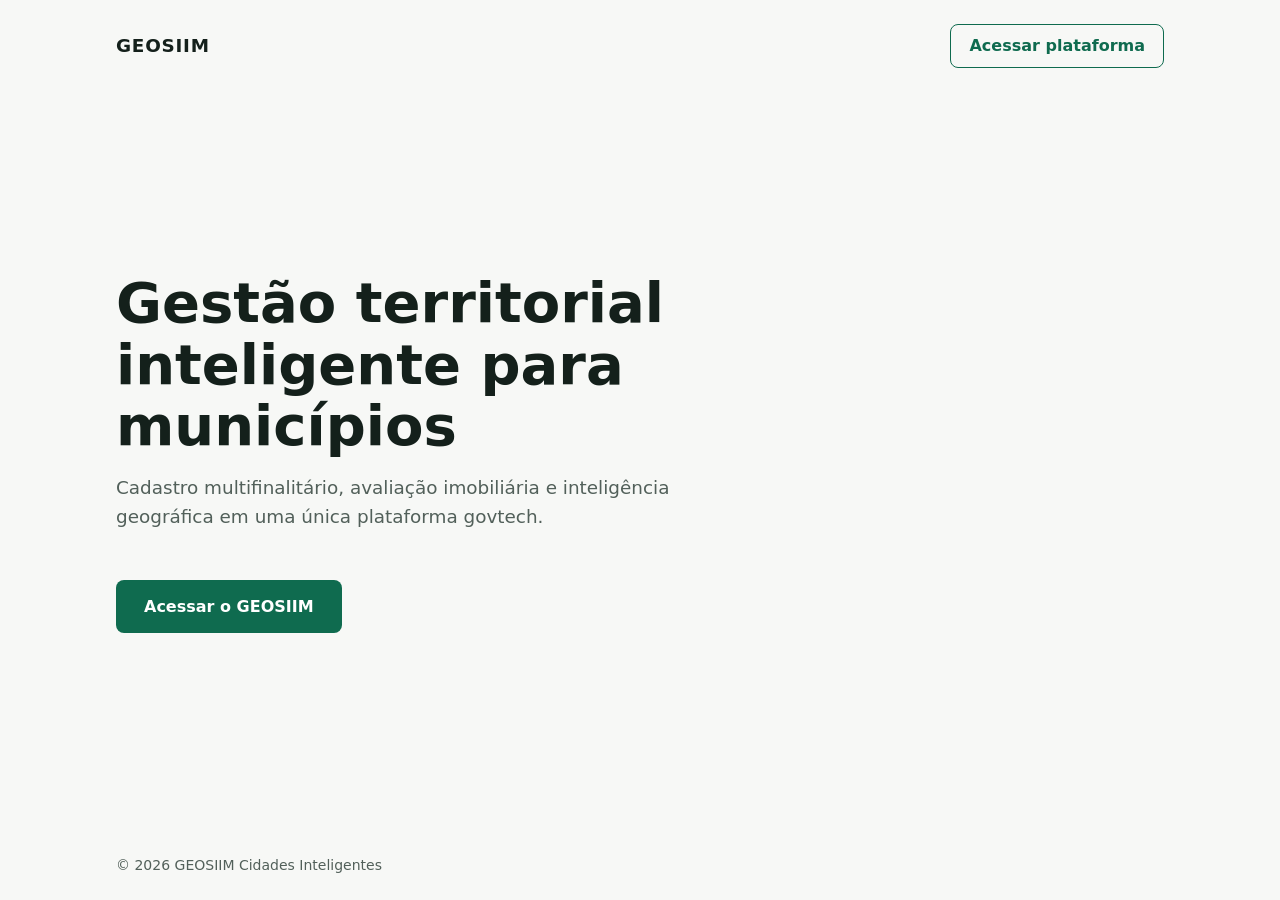
==== index.html @ 10e97b07 "Estrutura do site institucional no GitHub Pages Página provisória com botão para app.geosiim.com, CN" ====
<!doctype html>
<html lang="pt-BR">
<head>
  <meta charset="utf-8">
  <meta name="viewport" content="width=device-width, initial-scale=1">
  <title>GEOSIIM — Cidades Inteligentes</title>
  <meta name="description" content="GEOSIIM: plataforma govtech de gestão territorial, cadastro multifinalitário e avaliação imobiliária para municípios.">
  <link rel="canonical" href="https://www.geosiim.com/">
  <meta property="og:type" content="website">
  <meta property="og:url" content="https://www.geosiim.com/">
  <meta property="og:title" content="GEOSIIM — Cidades Inteligentes">
  <meta property="og:description" content="Plataforma govtech de gestão territorial para municípios.">
  <link rel="icon" href="assets/favicon.svg" type="image/svg+xml">
  <!--
    PÁGINA PROVISÓRIA.
    Este arquivo será substituído pelo HTML exportado do Claude Design.
    O que precisa sobreviver à troca: as metatags acima e o botão com
    href="https://app.geosiim.com".
  -->
  <style>
    :root {
      --fundo: #f7f8f6;
      --texto: #14201b;
      --suave: #52605a;
      --marca: #0f6b4f;
      --marca-texto: #ffffff;
    }
    @media (prefers-color-scheme: dark) {
      :root {
        --fundo: #0f1714;
        --texto: #e6ece9;
        --suave: #9aa8a2;
        --marca: #3fb58a;
        --marca-texto: #06110d;
      }
    }
    * { box-sizing: border-box; }
    html, body { margin: 0; }
    body {
      min-height: 100vh;
      display: flex;
      flex-direction: column;
      background: var(--fundo);
      color: var(--texto);
      font: 16px/1.6 system-ui, -apple-system, "Segoe UI", Roboto, sans-serif;
    }
    header, main, footer { width: 100%; max-width: 1080px; margin: 0 auto; padding: 0 16px; }
    header { display: flex; align-items: center; justify-content: space-between; padding-top: 24px; }
    .logo { font-weight: 700; letter-spacing: .04em; font-size: 1.15rem; }
    main { flex: 1; display: flex; flex-direction: column; justify-content: center; padding-top: 48px; padding-bottom: 48px; }
    h1 { font-size: clamp(2rem, 6vw, 3.5rem); line-height: 1.1; margin: 0 0 16px; max-width: 16ch; }
    p.lead { color: var(--suave); font-size: 1.15rem; max-width: 56ch; margin: 0 0 32px; }
    .botao {
      display: inline-block; padding: 14px 28px; border-radius: 8px;
      background: var(--marca); color: var(--marca-texto);
      text-decoration: none; font-weight: 600;
    }
    .botao:hover, .botao:focus-visible { filter: brightness(1.08); }
    .botao.contorno { background: transparent; color: var(--marca); border: 1px solid var(--marca); padding: 8px 18px; }
    footer { padding-bottom: 24px; color: var(--suave); font-size: .875rem; }
  </style>
</head>
<body>
  <header>
    <span class="logo">GEOSIIM</span>
    <a class="botao contorno" href="https://app.geosiim.com">Acessar plataforma</a>
  </header>
  <main>
    <h1>Gestão territorial inteligente para municípios</h1>
    <p class="lead">Cadastro multifinalitário, avaliação imobiliária e inteligência geográfica em uma única plataforma govtech.</p>
    <p><a class="botao" href="https://app.geosiim.com">Acessar o GEOSIIM</a></p>
  </main>
  <footer>© <span id="ano">2026</span> GEOSIIM Cidades Inteligentes</footer>
  <script>document.getElementById('ano').textContent = new Date().getFullYear()</script>
</body>
</html>
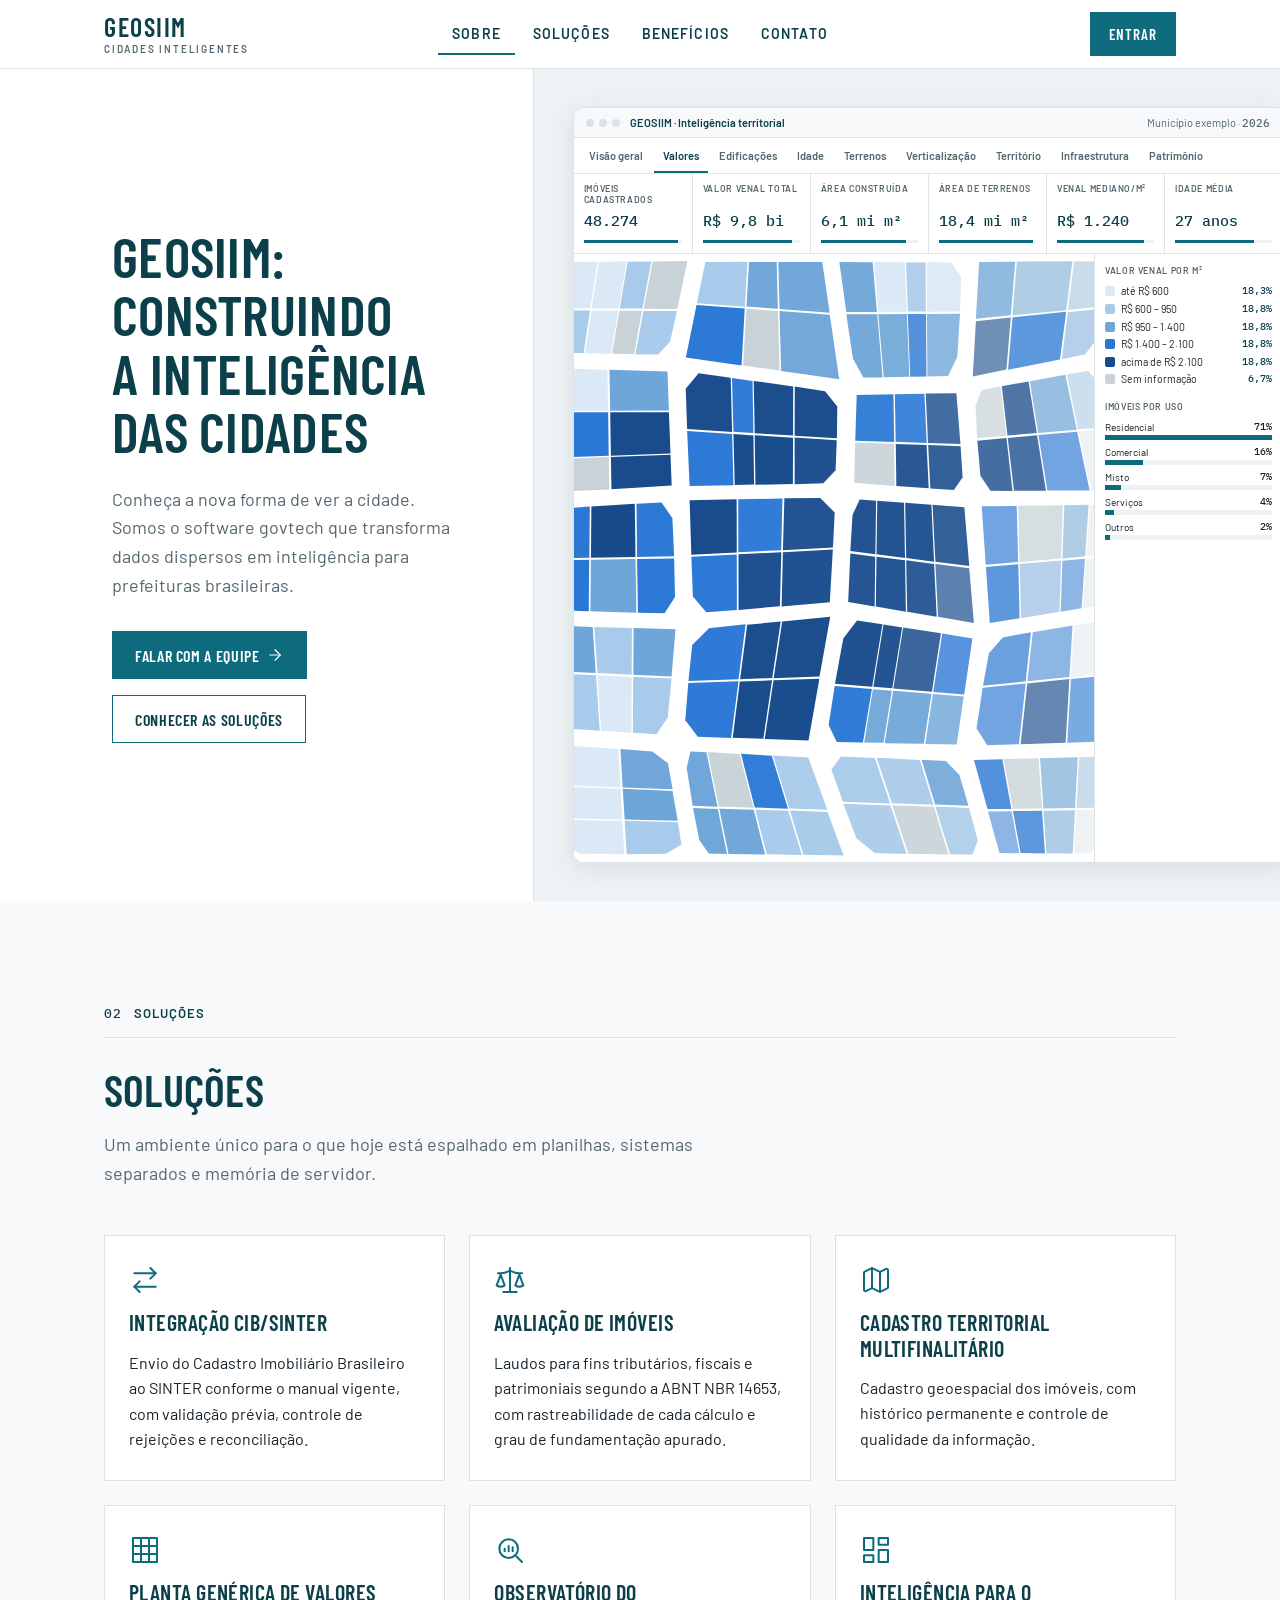
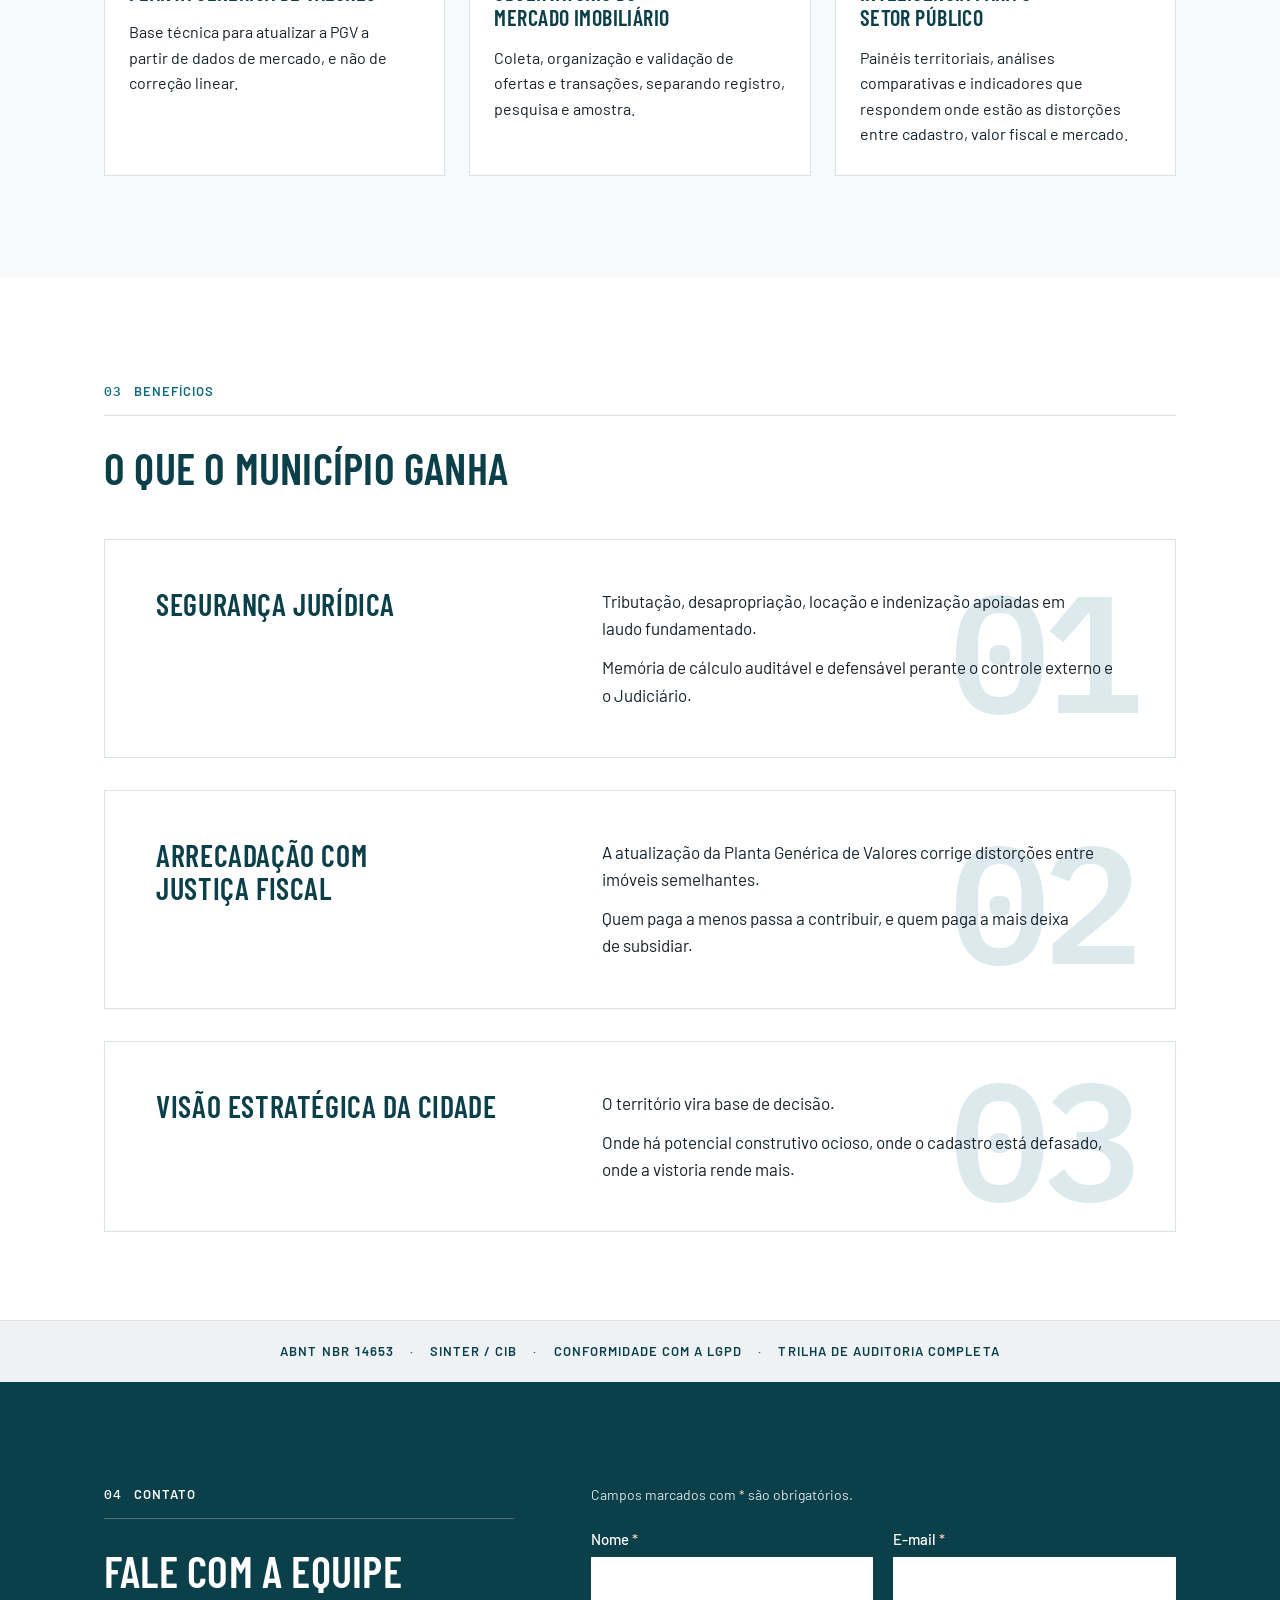
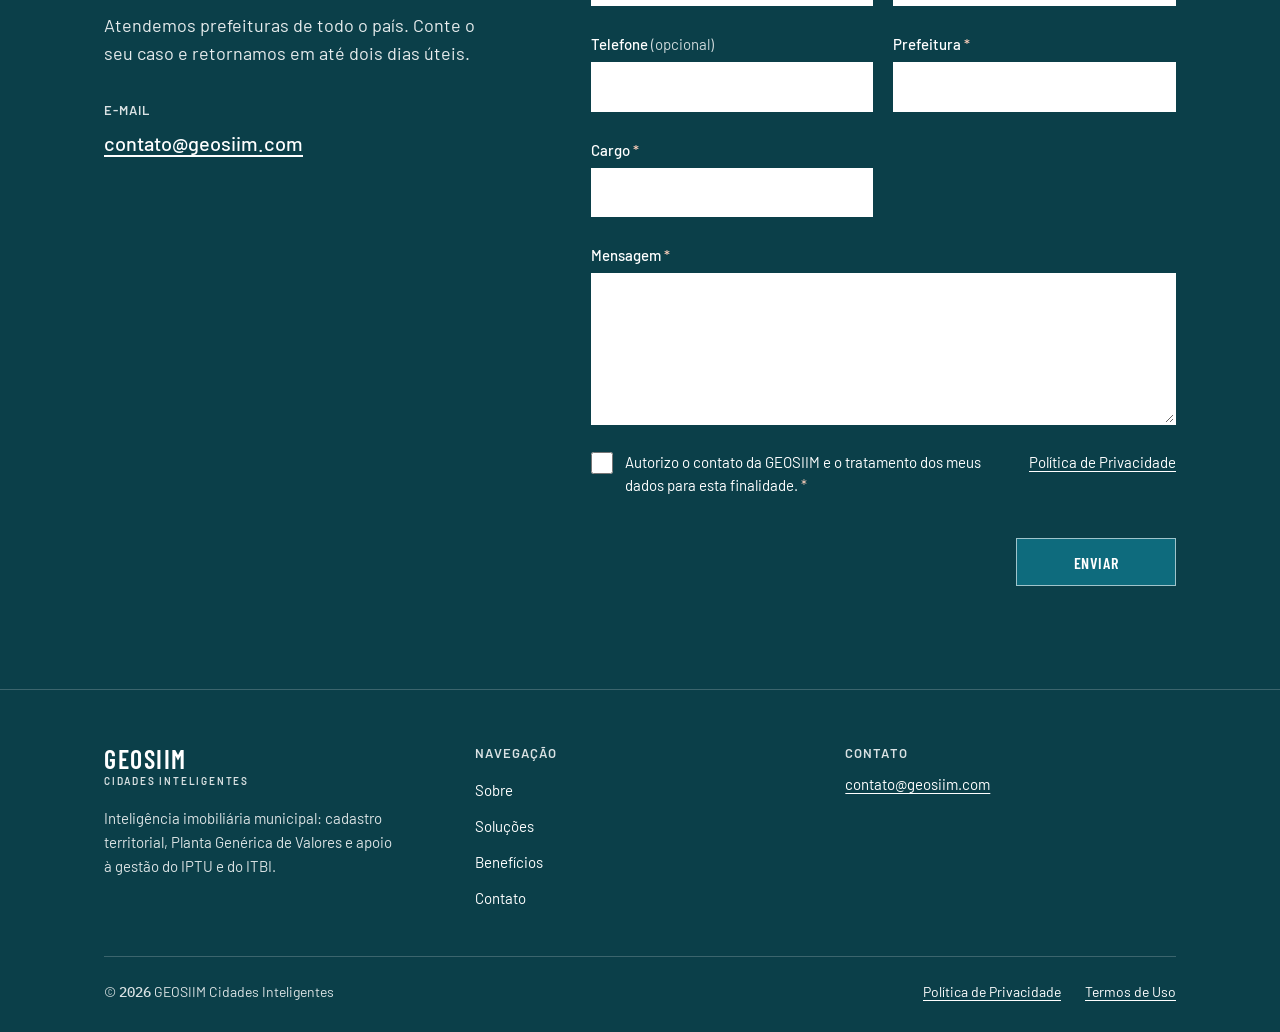
==== commit e835d062: "Página inicial do Claude Design em HTML estático Converte o export do Claude Design para HTML sem ru" ====
--- a/index.html
+++ b/index.html
@@ -1,76 +1,344 @@
-<!doctype html>
+<!DOCTYPE html>
 <html lang="pt-BR">
 <head>
-  <meta charset="utf-8">
-  <meta name="viewport" content="width=device-width, initial-scale=1">
-  <title>GEOSIIM — Cidades Inteligentes</title>
-  <meta name="description" content="GEOSIIM: plataforma govtech de gestão territorial, cadastro multifinalitário e avaliação imobiliária para municípios.">
-  <link rel="canonical" href="https://www.geosiim.com/">
-  <meta property="og:type" content="website">
-  <meta property="og:url" content="https://www.geosiim.com/">
-  <meta property="og:title" content="GEOSIIM — Cidades Inteligentes">
-  <meta property="og:description" content="Plataforma govtech de gestão territorial para municípios.">
-  <link rel="icon" href="assets/favicon.svg" type="image/svg+xml">
-  <!--
-    PÁGINA PROVISÓRIA.
-    Este arquivo será substituído pelo HTML exportado do Claude Design.
-    O que precisa sobreviver à troca: as metatags acima e o botão com
-    href="https://app.geosiim.com".
-  -->
-  <style>
-    :root {
-      --fundo: #f7f8f6;
-      --texto: #14201b;
-      --suave: #52605a;
-      --marca: #0f6b4f;
-      --marca-texto: #ffffff;
-    }
-    @media (prefers-color-scheme: dark) {
-      :root {
-        --fundo: #0f1714;
-        --texto: #e6ece9;
-        --suave: #9aa8a2;
-        --marca: #3fb58a;
-        --marca-texto: #06110d;
-      }
-    }
-    * { box-sizing: border-box; }
-    html, body { margin: 0; }
-    body {
-      min-height: 100vh;
-      display: flex;
-      flex-direction: column;
-      background: var(--fundo);
-      color: var(--texto);
-      font: 16px/1.6 system-ui, -apple-system, "Segoe UI", Roboto, sans-serif;
-    }
-    header, main, footer { width: 100%; max-width: 1080px; margin: 0 auto; padding: 0 16px; }
-    header { display: flex; align-items: center; justify-content: space-between; padding-top: 24px; }
-    .logo { font-weight: 700; letter-spacing: .04em; font-size: 1.15rem; }
-    main { flex: 1; display: flex; flex-direction: column; justify-content: center; padding-top: 48px; padding-bottom: 48px; }
-    h1 { font-size: clamp(2rem, 6vw, 3.5rem); line-height: 1.1; margin: 0 0 16px; max-width: 16ch; }
-    p.lead { color: var(--suave); font-size: 1.15rem; max-width: 56ch; margin: 0 0 32px; }
-    .botao {
-      display: inline-block; padding: 14px 28px; border-radius: 8px;
-      background: var(--marca); color: var(--marca-texto);
-      text-decoration: none; font-weight: 600;
-    }
-    .botao:hover, .botao:focus-visible { filter: brightness(1.08); }
-    .botao.contorno { background: transparent; color: var(--marca); border: 1px solid var(--marca); padding: 8px 18px; }
-    footer { padding-bottom: 24px; color: var(--suave); font-size: .875rem; }
-  </style>
+<meta charset="utf-8">
+<meta name="viewport" content="width=device-width, initial-scale=1">
+<title>GEOSIIM Cidades Inteligentes | Inteligência imobiliária municipal</title>
+<meta name="description" content="Software govtech de inteligência imobiliária municipal: cadastro territorial multifinalitário, atualização da Planta Genérica de Valores (PGV) e apoio à gestão do IPTU e do ITBI para prefeituras brasileiras.">
+<link rel="canonical" href="https://www.geosiim.com/">
+<link rel="icon" href="assets/favicon.svg" type="image/svg+xml">
+<meta name="theme-color" content="#0B3F49">
+<meta property="og:type" content="website">
+<meta property="og:locale" content="pt_BR">
+<meta property="og:site_name" content="GEOSIIM Cidades Inteligentes">
+<meta property="og:title" content="GEOSIIM: construindo a inteligência das cidades">
+<meta property="og:description" content="Inteligência imobiliária municipal para prefeituras: cadastro territorial, PGV, IPTU e ITBI com base em dados verificáveis.">
+<meta property="og:url" content="https://www.geosiim.com/">
+<meta property="og:image" content="https://www.geosiim.com/og-image.png">
+<meta property="og:image:alt" content="GEOSIIM Cidades Inteligentes — painel de inteligência territorial">
+<meta property="og:image:width" content="1200">
+<meta property="og:image:height" content="630">
+<meta name="twitter:card" content="summary_large_image">
+<meta name="twitter:title" content="GEOSIIM: construindo a inteligência das cidades">
+<meta name="twitter:description" content="Inteligência imobiliária municipal para prefeituras: cadastro territorial, PGV, IPTU e ITBI com base em dados verificáveis.">
+<meta name="twitter:image" content="https://www.geosiim.com/og-image.png">
+<link rel="preload" href="fonts/BarlowCondensed-600.woff2" as="font" type="font/woff2" crossorigin>
+<link rel="preload" href="fonts/Barlow-400.woff2" as="font" type="font/woff2" crossorigin>
+<link rel="stylesheet" href="assets/industry.css">
+<style>
+/* Sem dependência externa: fontes servidas da pasta /fonts (subconjunto latino, cobre o português). */
+@font-face{font-family:'Barlow';font-style:normal;font-weight:400;font-display:swap;src:url(fonts/Barlow-400.woff2) format('woff2')}
+@font-face{font-family:'Barlow';font-style:normal;font-weight:500;font-display:swap;src:url(fonts/Barlow-500.woff2) format('woff2')}
+@font-face{font-family:'Barlow';font-style:normal;font-weight:600;font-display:swap;src:url(fonts/Barlow-600.woff2) format('woff2')}
+@font-face{font-family:'Barlow';font-style:normal;font-weight:700;font-display:swap;src:url(fonts/Barlow-700.woff2) format('woff2')}
+@font-face{font-family:'Barlow Condensed';font-style:normal;font-weight:600;font-display:swap;src:url(fonts/BarlowCondensed-600.woff2) format('woff2')}
+@font-face{font-family:'IBM Plex Mono';font-style:normal;font-weight:500;font-display:swap;src:url(fonts/IBMPlexMono-500.woff2) format('woff2')}
+@font-face{font-family:'IBM Plex Mono';font-style:normal;font-weight:600;font-display:swap;src:url(fonts/IBMPlexMono-600.woff2) format('woff2')}
+/* Notas de layout da página:
+ - SEÇÃO 3 — BENEFÍCIOS. Blocos de largura total, um por linha, para dar peso igual aos três argumentos. O numeral é decorativo (aria-hidden), posicionado atrás do texto em tom claro de petróleo.
+ - gap de 32 px: as marcas de registro (+) dos blocos vizinhos não se tocam.
+ - Faixa de selos: largura total, centralizada; o ponto médio é decorativo e fica fora da leitura de tela.
+ - SEÇÃO 4 — CONTATO. Fundo petróleo escuro; duas colunas que empilham abaixo de ~800 px (flex-wrap). Validação própria (noValidate) para mostrar erros em texto, ligados a cada campo por aria-describedby.
+ - Honeypot: invisível, fora da tabulação e escondido de leitores de tela. Se vier preenchido, é robô.
+ - RODAPÉ. Mesmo petróleo escuro do contato, separado por uma linha. Três colunas que se reorganizam sozinhas (auto-fit).
+ - Espaço reservado: preencher com CNPJ e endereço oficiais.
+*/
+/* Tokens do Industry sobrescritos pela paleta do produto GEOSIIM. */
+:root{--color-bg:#FFFFFF;--color-surface:#F7F9FA;--color-text:#16222B;--color-accent:#0E6B7D;--color-accent-600:#0C5A69;--color-accent-700:#0B3F49;--color-divider:#DBE3E6;--shadow-md:0 6px 24px rgba(11,63,73,.10)}
+/* Rolagem suave nas âncoras, desligada quando o usuário pede menos movimento. */
+html{scroll-behavior:smooth;-webkit-text-size-adjust:100%}
+@media (prefers-reduced-motion:reduce){html{scroll-behavior:auto}*{transition:none!important}}
+body{margin:0;background:#FFFFFF;color:#16222B;font-family:var(--font-body);font-size:16px;line-height:1.6;text-wrap:pretty}
+a{color:#0E6B7D}
+a:hover{color:#0B3F49}
+main:focus{outline:none}
+/* Em fundos escuros o anel de foco passa a branco para manter contraste. */
+[data-dark] :focus-visible{outline-color:#FFFFFF}
+/* Menu: horizontal no desktop; abaixo de 900 px vira painel deslizante (só estas regras precisam de media query). */
+[data-headbar]{display:grid;grid-template-columns:1fr auto 1fr;column-gap:16px}
+[data-navlinks]{display:flex;align-items:center;gap:4px;list-style:none;margin:0;padding:0}
+[data-navlinks] a{padding:10px 14px}
+[data-navlinks] a:hover{background:#EEF2F4;color:#0B3F49}
+[data-navlinks] a[aria-current="location"]{box-shadow:inset 0 -2px 0 #0E6B7D}
+[data-menubtn],[data-backdrop]{display:none}
+@media (max-width:900px){
+[data-headbar]{grid-template-columns:1fr 0 auto;column-gap:8px}
+[data-navlinks]{position:fixed;top:68px;right:0;bottom:0;width:min(320px,86vw);flex-direction:column;align-items:stretch;gap:0;background:#FFFFFF;border-left:1px solid #DBE3E6;padding:12px 20px 24px;box-shadow:0 6px 24px rgba(11,63,73,.10);transform:translateX(100%);visibility:hidden;transition:transform .28s ease,visibility 0s linear .28s;z-index:60;overflow-y:auto}
+[data-navlinks][data-open="true"]{transform:none;visibility:visible;transition:transform .28s ease}
+[data-navlinks] a{padding:16px 4px;border-bottom:1px solid #DBE3E6;font-size:16px}
+[data-navlinks] a[aria-current="location"]{box-shadow:inset 3px 0 0 #0E6B7D;padding-left:14px}
+[data-menubtn]{display:inline-flex}
+[data-backdrop]{position:fixed;inset:68px 0 0 0;background:rgba(11,63,73,.35);z-index:55}
+[data-backdrop][data-open="true"]{display:block}
+}
+@media (max-width:480px){[data-menulabel]{display:none}}
+/* Seção 1: texto à esquerda alinhado ao contêiner de 1200 px; a coluna direita sangra até a borda da tela
+   e tem o painel animado como fundo. Abaixo de 960 px empilha, texto primeiro. */
+[data-hero]{display:grid;grid-template-columns:minmax(0,5fr) minmax(0,7fr);min-height:min(calc(100vh - 68px),860px)}
+[data-hero-text]{padding-left:max(clamp(20px,5vw,72px),calc((100vw - 1200px)/2 + 72px));padding-right:clamp(24px,4vw,56px)}
+@media (max-width:960px){[data-hero]{grid-template-columns:1fr;min-height:0}[data-hero-text]{padding-right:clamp(20px,5vw,72px)}[data-hero-art]{height:clamp(520px,110vw,680px);border-left:0!important;border-top:1px solid #DBE3E6}}
+/* Soluções: 3×2 no desktop, 2×3 no tablet, 1 coluna no celular. */
+[data-grid6]{grid-template-columns:repeat(3,minmax(0,1fr))}
+@media (max-width:1023px){[data-grid6]{grid-template-columns:repeat(2,minmax(0,1fr))}}
+@media (max-width:639px){[data-grid6]{grid-template-columns:1fr}}
+/* Estados de hover/foco (no design eram atributos style-hover/style-focus). */
+.fc1:focus{top:12px!important}
+.hv2:hover{background:#EEF2F4!important}
+.hv3:hover{color:#FFFFFF!important;text-decoration-thickness:2px!important}
+.hv4:hover{background:rgba(255,255,255,.12)!important;color:#FFFFFF!important}
+.hv5:hover{text-decoration:underline!important;color:#FFFFFF!important}
+.hv6:hover{color:#FFFFFF!important}
+[hidden]{display:none!important}
+</style>
+<script src="assets/geosiim-dashboard.js" defer></script>
+<script src="assets/site.js" defer></script>
 </head>
 <body>
-  <header>
-    <span class="logo">GEOSIIM</span>
-    <a class="botao contorno" href="https://app.geosiim.com">Acessar plataforma</a>
-  </header>
-  <main>
-    <h1>Gestão territorial inteligente para municípios</h1>
-    <p class="lead">Cadastro multifinalitário, avaliação imobiliária e inteligência geográfica em uma única plataforma govtech.</p>
-    <p><a class="botao" href="https://app.geosiim.com">Acessar o GEOSIIM</a></p>
-  </main>
-  <footer>© <span id="ano">2026</span> GEOSIIM Cidades Inteligentes</footer>
-  <script>document.getElementById('ano').textContent = new Date().getFullYear()</script>
+<a class="fc1" href="#conteudo" style="position:absolute;left:12px;top:-80px;z-index:100;background:#FFFFFF;color:#0B3F49;padding:10px 16px;font-weight:600;border:2px solid #0E6B7D;text-decoration:none">Pular para o conteúdo</a>
+<header style="position:sticky;top:0;z-index:50;background:#FFFFFF;border-bottom:1px solid #DBE3E6">
+  <div data-headbar="" style="max-width:1200px;margin:0 auto;padding:0 clamp(20px,5vw,72px);height:68px;align-items:center">
+    <a href="#sobre" aria-label="GEOSIIM Cidades Inteligentes, início da página" style="justify-self:start;display:flex;flex-direction:column;text-decoration:none;color:#0B3F49;line-height:1">
+      <span style="font-family:var(--font-heading);font-weight:600;font-size:26px;letter-spacing:.06em;color:#0B3F49">GEOSIIM</span>
+      <span style="font-size:10px;font-weight:600;letter-spacing:.18em;text-transform:uppercase;color:#55666F;margin-top:4px;white-space:nowrap">Cidades Inteligentes</span>
+    </a>
+    <nav aria-label="Navegação principal" style="justify-self:center">
+      <ul id="menu-principal" data-navlinks="" data-open="false">
+        <li><a href="#sobre" aria-current="location" style="display:block;color:#0B3F49;text-decoration:none;font-size:14px;font-weight:600;letter-spacing:.08em;text-transform:uppercase;white-space:nowrap">Sobre</a></li>
+        <li><a href="#solucoes" aria-current="false" style="display:block;color:#0B3F49;text-decoration:none;font-size:14px;font-weight:600;letter-spacing:.08em;text-transform:uppercase;white-space:nowrap">Soluções</a></li>
+        <li><a href="#beneficios" aria-current="false" style="display:block;color:#0B3F49;text-decoration:none;font-size:14px;font-weight:600;letter-spacing:.08em;text-transform:uppercase;white-space:nowrap">Benefícios</a></li>
+        <li><a href="#contato" aria-current="false" style="display:block;color:#0B3F49;text-decoration:none;font-size:14px;font-weight:600;letter-spacing:.08em;text-transform:uppercase;white-space:nowrap">Contato</a></li>
+      </ul>
+    </nav>
+    <div style="justify-self:end;display:flex;align-items:center;gap:8px">
+      <a href="https://app.geosiim.com" class="btn btn-primary blueprint" style="min-height:44px;padding:0 18px;font-size:15px;letter-spacing:.06em;text-transform:uppercase;color:#FFFFFF;text-decoration:none;white-space:nowrap">
+        <span>Entrar</span>
+      </a>
+      <button class="hv2" type="button" data-menubtn="" aria-expanded="false" aria-controls="menu-principal" aria-label="Menu" style="align-items:center;justify-content:center;gap:8px;min-height:44px;min-width:44px;padding:0 10px;background:transparent;color:#0B3F49;border:1px solid #0E6B7D;font-family:var(--font-heading);font-weight:600;font-size:15px;letter-spacing:.06em;text-transform:uppercase;cursor:pointer">
+        <span data-icone-fechado style="display:contents">
+          <svg aria-hidden="true" width="20" height="20" viewBox="0 0 24 24" style="fill:none;stroke:currentColor;stroke-width:1.5;stroke-linecap:round"><line x1="4" x2="20" y1="6" y2="6"></line><line x1="4" x2="20" y1="12" y2="12"></line><line x1="4" x2="20" y1="18" y2="18"></line></svg>
+        </span>
+        <span data-icone-aberto hidden>
+          <svg aria-hidden="true" width="20" height="20" viewBox="0 0 24 24" style="fill:none;stroke:currentColor;stroke-width:1.5;stroke-linecap:round"><path d="M18 6 6 18"></path><path d="m6 6 12 12"></path></svg>
+        </span>
+        <span data-menulabel="" aria-hidden="true">Menu</span>
+      </button>
+    </div>
+  </div>
+  <div data-backdrop="" data-open="false" aria-hidden="true"></div>
+</header>
+<main id="conteudo" tabindex="-1">
+  <section id="sobre" aria-labelledby="titulo-inicio" data-hero="" style="background:#FFFFFF;scroll-margin-top:68px">
+    <div data-hero-text="" style="min-width:0;display:flex;flex-direction:column;justify-content:center;padding-top:clamp(40px,6vw,80px);padding-bottom:clamp(40px,6vw,80px)">
+      <h1 id="titulo-inicio" style="font-family:var(--font-heading);font-weight:600;font-size:clamp(36px,4.4vw,58px);line-height:1.04;letter-spacing:.005em;text-transform:uppercase;color:#0B3F49;margin:0;text-wrap:balance">GEOSIIM: construindo a inteligência das cidades</h1>
+      <p style="font-size:clamp(17px,1.4vw,19px);line-height:1.6;color:#55666F;max-width:44ch;margin:24px 0 0">Conheça a nova forma de ver a cidade. Somos o software govtech que transforma dados dispersos em inteligência para prefeituras brasileiras.</p>
+      <div style="display:flex;flex-wrap:wrap;gap:16px;margin-top:32px">
+        <a href="#contato" class="btn btn-primary" style="min-height:48px;padding:0 22px;font-size:16px;letter-spacing:.04em;text-transform:uppercase;color:#FFFFFF;text-decoration:none">
+          <span>Falar com a equipe</span>
+          <svg aria-hidden="true" width="18" height="18" viewBox="0 0 24 24" style="fill:none;stroke:currentColor;stroke-width:1.5;stroke-linecap:round;stroke-linejoin:round"><path d="M5 12h14"></path><path d="m12 5 7 7-7 7"></path></svg>
+        </a>
+        <a href="#solucoes" class="btn btn-secondary" style="min-height:48px;padding:0 22px;font-size:16px;letter-spacing:.04em;text-transform:uppercase;color:#0B3F49;border-color:#0E6B7D;border-radius:0;text-decoration:none">Conhecer as soluções</a>
+      </div>
+    </div>
+    <div data-hero-art="" style="position:relative;min-width:0;background:#EEF2F4;border-left:1px solid #DBE3E6;overflow:hidden">
+      <p id="descricao-painel" style="position:absolute;width:1px;height:1px;margin:-1px;padding:0;overflow:hidden;clip-path:inset(50%);white-space:nowrap;border:0">Animação ilustrativa, sem dados reais: o painel de inteligência territorial do GEOSIIM exibe um mapa de lotes urbanos que alterna entre valor venal por metro quadrado, área construída, um filtro de imóveis, uma vista em 3D da verticalização e a localização de equipamentos públicos.</p>
+      <div style="position:absolute;top:clamp(20px,3vw,40px);bottom:clamp(20px,3vw,40px);left:clamp(20px,3vw,40px);right:-2px">
+        <geosiim-dashboard speed="1" freeze-step="0" aria-describedby="descricao-painel" style="display:block;width:100%;height:100%"></geosiim-dashboard>
+      </div>
+    </div>
+  </section>
+
+  <section id="solucoes" aria-labelledby="titulo-solucoes" style="background:#F7F9FA;padding:clamp(56px,8vw,104px) 0;scroll-margin-top:68px">
+    <div style="max-width:1200px;margin:0 auto;padding:0 clamp(20px,5vw,72px)">
+      <p style="display:flex;gap:12px;align-items:baseline;margin:0;font-size:13px;font-weight:600;letter-spacing:.08em;text-transform:uppercase;color:#0B3F49"><span style="font-family:'IBM Plex Mono',ui-monospace,monospace;font-variant-numeric:tabular-nums;font-weight:500">02</span><span>Soluções</span></p>
+      <hr style="height:1px;border:0;background:#DBE3E6;margin:12px 0 28px">
+      <h2 id="titulo-solucoes" style="font-family:var(--font-heading);font-weight:600;font-size:clamp(30px,3.6vw,44px);line-height:1.08;letter-spacing:.005em;text-transform:uppercase;color:#0B3F49;margin:0">Soluções</h2>
+      <p style="margin:16px 0 0;max-width:60ch;font-size:18px;color:#55666F">Um ambiente único para o que hoje está espalhado em planilhas, sistemas separados e memória de servidor.</p>
+      <div data-grid6="" style="display:grid;gap:24px;margin-top:48px">
+        <article class="blueprint" style="padding:28px 24px;display:flex;flex-direction:column;gap:14px;background:#FFFFFF">
+          <svg aria-hidden="true" width="32" height="32" viewBox="0 0 24 24" style="color:#0E6B7D;fill:none;stroke:currentColor;stroke-width:1.5;stroke-linecap:round;stroke-linejoin:round"><path d="m16 3 4 4-4 4"></path><path d="M20 7H4"></path><path d="m8 21-4-4 4-4"></path><path d="M4 17h16"></path></svg>
+          <h3 style="font-family:var(--font-heading);font-weight:600;font-size:22px;line-height:1.15;letter-spacing:.02em;text-transform:uppercase;color:#0B3F49;margin:0">Integração CIB/SINTER</h3>
+          <p style="margin:0;font-size:16px;color:#16222B">Envio do Cadastro Imobiliário Brasileiro ao SINTER conforme o manual vigente, com validação prévia, controle de rejeições e reconciliação.</p>
+        </article>
+        <article class="blueprint" style="padding:28px 24px;display:flex;flex-direction:column;gap:14px;background:#FFFFFF">
+          <svg aria-hidden="true" width="32" height="32" viewBox="0 0 24 24" style="color:#0E6B7D;fill:none;stroke:currentColor;stroke-width:1.5;stroke-linecap:round;stroke-linejoin:round"><path d="m16 16 3-8 3 8c-.87.65-1.92 1-3 1s-2.13-.35-3-1Z"></path><path d="m2 16 3-8 3 8c-.87.65-1.92 1-3 1s-2.13-.35-3-1Z"></path><path d="M7 21h10"></path><path d="M12 3v18"></path><path d="M3 7h2c2 0 5-1 7-2 2 1 5 2 7 2h2"></path></svg>
+          <h3 style="font-family:var(--font-heading);font-weight:600;font-size:22px;line-height:1.15;letter-spacing:.02em;text-transform:uppercase;color:#0B3F49;margin:0">Avaliação de imóveis</h3>
+          <p style="margin:0;font-size:16px;color:#16222B">Laudos para fins tributários, fiscais e patrimoniais segundo a ABNT NBR 14653, com rastreabilidade de cada cálculo e grau de fundamentação apurado.</p>
+        </article>
+        <article class="blueprint" style="padding:28px 24px;display:flex;flex-direction:column;gap:14px;background:#FFFFFF">
+          <svg aria-hidden="true" width="32" height="32" viewBox="0 0 24 24" style="color:#0E6B7D;fill:none;stroke:currentColor;stroke-width:1.5;stroke-linecap:round;stroke-linejoin:round"><path d="M14.106 5.553a2 2 0 0 0 1.788 0l3.659-1.83A1 1 0 0 1 21 4.619v12.764a1 1 0 0 1-.553.894l-4.553 2.277a2 2 0 0 1-1.788 0l-4.212-2.106a2 2 0 0 0-1.788 0l-3.659 1.83A1 1 0 0 1 3 19.381V6.618a1 1 0 0 1 .553-.894l4.553-2.277a2 2 0 0 1 1.788 0z"></path><path d="M15 5.764v15"></path><path d="M9 3.236v15"></path></svg>
+          <h3 style="font-family:var(--font-heading);font-weight:600;font-size:22px;line-height:1.15;letter-spacing:.02em;text-transform:uppercase;color:#0B3F49;margin:0">Cadastro Territorial Multifinalitário</h3>
+          <p style="margin:0;font-size:16px;color:#16222B">Cadastro geoespacial dos imóveis, com histórico permanente e controle de qualidade da informação.</p>
+        </article>
+        <article class="blueprint" style="padding:28px 24px;display:flex;flex-direction:column;gap:14px;background:#FFFFFF">
+          <svg aria-hidden="true" width="32" height="32" viewBox="0 0 24 24" style="color:#0E6B7D;fill:none;stroke:currentColor;stroke-width:1.5;stroke-linecap:round;stroke-linejoin:round"><rect width="18" height="18" x="3" y="3"></rect><path d="M3 9h18"></path><path d="M3 15h18"></path><path d="M9 3v18"></path><path d="M15 3v18"></path></svg>
+          <h3 style="font-family:var(--font-heading);font-weight:600;font-size:22px;line-height:1.15;letter-spacing:.02em;text-transform:uppercase;color:#0B3F49;margin:0">Planta Genérica de Valores</h3>
+          <p style="margin:0;font-size:16px;color:#16222B">Base técnica para atualizar a PGV a partir de dados de mercado, e não de correção linear.</p>
+        </article>
+        <article class="blueprint" style="padding:28px 24px;display:flex;flex-direction:column;gap:14px;background:#FFFFFF">
+          <svg aria-hidden="true" width="32" height="32" viewBox="0 0 24 24" style="color:#0E6B7D;fill:none;stroke:currentColor;stroke-width:1.5;stroke-linecap:round;stroke-linejoin:round"><circle cx="11" cy="11" r="7"></circle><path d="m21 21-4.3-4.3"></path><path d="M8 13v-2"></path><path d="M11 13V9"></path><path d="M14 13v-3"></path></svg>
+          <h3 style="font-family:var(--font-heading);font-weight:600;font-size:22px;line-height:1.15;letter-spacing:.02em;text-transform:uppercase;color:#0B3F49;margin:0">Observatório do Mercado Imobiliário</h3>
+          <p style="margin:0;font-size:16px;color:#16222B">Coleta, organização e validação de ofertas e transações, separando registro, pesquisa e amostra.</p>
+        </article>
+        <article class="blueprint" style="padding:28px 24px;display:flex;flex-direction:column;gap:14px;background:#FFFFFF">
+          <svg aria-hidden="true" width="32" height="32" viewBox="0 0 24 24" style="color:#0E6B7D;fill:none;stroke:currentColor;stroke-width:1.5;stroke-linecap:round;stroke-linejoin:round"><rect width="7" height="9" x="3" y="3"></rect><rect width="7" height="5" x="14" y="3"></rect><rect width="7" height="9" x="14" y="12"></rect><rect width="7" height="5" x="3" y="16"></rect></svg>
+          <h3 style="font-family:var(--font-heading);font-weight:600;font-size:22px;line-height:1.15;letter-spacing:.02em;text-transform:uppercase;color:#0B3F49;margin:0">Inteligência para o setor público</h3>
+          <p style="margin:0;font-size:16px;color:#16222B">Painéis territoriais, análises comparativas e indicadores que respondem onde estão as distorções entre cadastro, valor fiscal e mercado.</p>
+        </article>
+      </div>
+    </div>
+  </section>
+
+  <section id="beneficios" aria-labelledby="titulo-beneficios" style="background:#FFFFFF;padding:clamp(56px,8vw,104px) 0 0;scroll-margin-top:68px">
+    <div style="max-width:1200px;margin:0 auto;padding:0 clamp(20px,5vw,72px)">
+      <p style="display:flex;gap:12px;align-items:baseline;margin:0;font-size:13px;font-weight:600;letter-spacing:.08em;text-transform:uppercase;color:#0E6B7D"><span style="font-family:'IBM Plex Mono',ui-monospace,monospace;font-variant-numeric:tabular-nums;font-weight:500">03</span><span>Benefícios</span></p>
+      <hr style="height:1px;border:0;background:#DBE3E6;margin:12px 0 28px">
+      <h2 id="titulo-beneficios" style="font-family:var(--font-heading);font-weight:600;font-size:clamp(30px,3.6vw,44px);line-height:1.08;letter-spacing:.005em;text-transform:uppercase;color:#0B3F49;margin:0;max-width:24ch">O que o município ganha</h2>
+      <div style="display:flex;flex-direction:column;gap:32px;margin-top:48px">
+        <article aria-labelledby="ben-1" class="blueprint" style="padding:clamp(28px,4vw,48px) clamp(24px,4vw,56px);display:flex;flex-wrap:wrap;gap:16px clamp(32px,5vw,72px);align-items:flex-start">
+          <span aria-hidden="true" style="position:absolute;right:clamp(16px,3vw,40px);top:50%;transform:translateY(-50%);font-family:'IBM Plex Mono',ui-monospace,monospace;font-variant-numeric:tabular-nums;font-weight:600;font-size:clamp(96px,13vw,184px);line-height:1;letter-spacing:-.04em;color:#DCEAED;pointer-events:none;user-select:none">01</span>
+          <h3 id="ben-1" style="position:relative;flex:1 1 240px;font-family:var(--font-heading);font-weight:600;font-size:clamp(24px,2.4vw,30px);line-height:1.1;letter-spacing:.02em;text-transform:uppercase;color:#0B3F49;margin:0">Segurança jurídica</h3>
+          <div style="position:relative;flex:2 1 340px;display:flex;flex-direction:column;gap:12px;max-width:58ch">
+            <p style="margin:0;font-size:17px;color:#16222B">Tributação, desapropriação, locação e indenização apoiadas em laudo fundamentado.</p>
+            <p style="margin:0;font-size:17px;color:#16222B">Memória de cálculo auditável e defensável perante o controle externo e o Judiciário.</p>
+          </div>
+        </article>
+        <article aria-labelledby="ben-2" class="blueprint" style="padding:clamp(28px,4vw,48px) clamp(24px,4vw,56px);display:flex;flex-wrap:wrap;gap:16px clamp(32px,5vw,72px);align-items:flex-start">
+          <span aria-hidden="true" style="position:absolute;right:clamp(16px,3vw,40px);top:50%;transform:translateY(-50%);font-family:'IBM Plex Mono',ui-monospace,monospace;font-variant-numeric:tabular-nums;font-weight:600;font-size:clamp(96px,13vw,184px);line-height:1;letter-spacing:-.04em;color:#DCEAED;pointer-events:none;user-select:none">02</span>
+          <h3 id="ben-2" style="position:relative;flex:1 1 240px;font-family:var(--font-heading);font-weight:600;font-size:clamp(24px,2.4vw,30px);line-height:1.1;letter-spacing:.02em;text-transform:uppercase;color:#0B3F49;margin:0">Arrecadação com justiça fiscal</h3>
+          <div style="position:relative;flex:2 1 340px;display:flex;flex-direction:column;gap:12px;max-width:58ch">
+            <p style="margin:0;font-size:17px;color:#16222B">A atualização da Planta Genérica de Valores corrige distorções entre imóveis semelhantes.</p>
+            <p style="margin:0;font-size:17px;color:#16222B">Quem paga a menos passa a contribuir, e quem paga a mais deixa de subsidiar.</p>
+          </div>
+        </article>
+        <article aria-labelledby="ben-3" class="blueprint" style="padding:clamp(28px,4vw,48px) clamp(24px,4vw,56px);display:flex;flex-wrap:wrap;gap:16px clamp(32px,5vw,72px);align-items:flex-start">
+          <span aria-hidden="true" style="position:absolute;right:clamp(16px,3vw,40px);top:50%;transform:translateY(-50%);font-family:'IBM Plex Mono',ui-monospace,monospace;font-variant-numeric:tabular-nums;font-weight:600;font-size:clamp(96px,13vw,184px);line-height:1;letter-spacing:-.04em;color:#DCEAED;pointer-events:none;user-select:none">03</span>
+          <h3 id="ben-3" style="position:relative;flex:1 1 240px;font-family:var(--font-heading);font-weight:600;font-size:clamp(24px,2.4vw,30px);line-height:1.1;letter-spacing:.02em;text-transform:uppercase;color:#0B3F49;margin:0">Visão estratégica da cidade</h3>
+          <div style="position:relative;flex:2 1 340px;display:flex;flex-direction:column;gap:12px;max-width:58ch">
+            <p style="margin:0;font-size:17px;color:#16222B">O território vira base de decisão.</p>
+            <p style="margin:0;font-size:17px;color:#16222B">Onde há potencial construtivo ocioso, onde o cadastro está defasado, onde a vistoria rende mais.</p>
+          </div>
+        </article>
+      </div>
+    </div>
+    <div style="background:#EEF2F4;margin-top:clamp(56px,7vw,88px);border-top:1px solid #DBE3E6">
+      <ul aria-label="Referências técnicas e de conformidade" style="max-width:1200px;margin:0 auto;padding:20px clamp(20px,5vw,72px);list-style:none;display:flex;flex-wrap:wrap;justify-content:center;align-items:center;gap:8px 16px;font-size:13px;font-weight:600;letter-spacing:.08em;text-transform:uppercase;color:#0B3F49">
+        <li style="font-variant-numeric:tabular-nums;white-space:nowrap">ABNT NBR 14653</li><li aria-hidden="true" style="color:#55666F;flex:none">·</li><li style="white-space:nowrap">SINTER / CIB</li><li aria-hidden="true" style="color:#55666F;flex:none">·</li><li style="white-space:nowrap">Conformidade com a LGPD</li><li aria-hidden="true" style="color:#55666F;flex:none">·</li><li style="white-space:nowrap">Trilha de auditoria completa</li>
+      </ul>
+    </div>
+  </section>
+  <section id="contato" data-dark="" aria-labelledby="titulo-contato" style="background:#0B3F49;color:#FFFFFF;padding:clamp(56px,8vw,104px) 0;scroll-margin-top:68px">
+    <div style="max-width:1200px;margin:0 auto;padding:0 clamp(20px,5vw,72px);display:flex;flex-wrap:wrap;gap:48px clamp(40px,6vw,96px);align-items:flex-start">
+      <div style="flex:1 1 300px;min-width:0">
+        <p style="display:flex;gap:12px;align-items:baseline;margin:0;font-size:13px;font-weight:600;letter-spacing:.08em;text-transform:uppercase;color:#FFFFFF"><span style="font-family:'IBM Plex Mono',ui-monospace,monospace;font-variant-numeric:tabular-nums;font-weight:500">04</span><span>Contato</span></p>
+        <hr style="height:1px;border:0;background:rgba(255,255,255,.25);margin:12px 0 28px">
+        <h2 id="titulo-contato" style="font-family:var(--font-heading);font-weight:600;font-size:clamp(30px,3.6vw,44px);line-height:1.08;letter-spacing:.005em;text-transform:uppercase;color:#FFFFFF;margin:0">Fale com a equipe</h2>
+        <p style="margin:16px 0 0;max-width:40ch;font-size:18px;color:rgba(255,255,255,.9)">Atendemos prefeituras de todo o país. Conte o seu caso e retornamos em até dois dias úteis.</p>
+        <p style="margin:32px 0 0;font-size:13px;font-weight:600;letter-spacing:.08em;text-transform:uppercase;color:rgba(255,255,255,.85)">E-mail</p>
+        <p style="margin:6px 0 0;font-size:20px;font-weight:500"><a class="hv3" href="mailto:contato@geosiim.com" style="color:#FFFFFF;text-underline-offset:4px">contato@geosiim.com</a></p>
+      </div>
+      <div style="flex:1.5 1 420px;min-width:0">
+        <div data-sucesso hidden>
+          <div role="status" style="border:1px solid rgba(255,255,255,.4);padding:clamp(24px,3vw,36px);display:flex;flex-direction:column;gap:12px;align-items:flex-start">
+            <h3 id="titulo-sucesso" tabindex="-1" style="font-family:var(--font-heading);font-weight:600;font-size:26px;line-height:1.15;letter-spacing:.02em;text-transform:uppercase;color:#FFFFFF;margin:0">Mensagem enviada</h3>
+            <p style="margin:0;font-size:17px;color:rgba(255,255,255,.9);max-width:48ch">Recebemos o seu contato. Retornamos em até dois dias úteis pelo e-mail informado.</p>
+            <button type="button" class="hv4 btn" style="margin-top:8px;min-height:44px;padding:0 16px;font-size:15px;letter-spacing:.04em;text-transform:uppercase;color:#FFFFFF;border:1px solid rgba(255,255,255,.7);border-radius:0">Enviar outra mensagem</button>
+          </div>
+        </div>
+        <div data-formulario>
+          <form id="form-contato" novalidate="" aria-labelledby="titulo-contato" aria-busy="false" style="display:grid;grid-template-columns:repeat(auto-fit,minmax(min(100%,220px),1fr));gap:20px">
+            <p style="grid-column:1/-1;margin:0;font-size:14px;color:rgba(255,255,255,.85)">Campos marcados com <span style="color:#FFD0BC">*</span> são obrigatórios.</p>
+            <div style="display:flex;flex-direction:column;gap:6px;min-width:0">
+              <label for="f-nome" style="font-size:15px;font-weight:500;color:#FFFFFF">Nome <span aria-hidden="true" style="color:#FFD0BC">*</span></label>
+              <input id="f-nome" name="nome" type="text" autocomplete="name" aria-required="true" aria-invalid="false" aria-describedby="err-nome" style="width:100%;min-height:48px;padding:10px 12px;font:inherit;font-size:16px;color:#16222B;background:#FFFFFF;border:2px solid #FFFFFF;border-radius:0">
+              <p id="err-nome" style="margin:0;font-size:14px;line-height:1.4;color:#FFD0BC"></p>
+            </div>
+            <div style="display:flex;flex-direction:column;gap:6px;min-width:0">
+              <label for="f-email" style="font-size:15px;font-weight:500;color:#FFFFFF">E-mail <span aria-hidden="true" style="color:#FFD0BC">*</span></label>
+              <input id="f-email" name="email" type="email" autocomplete="email" aria-required="true" aria-invalid="false" aria-describedby="err-email" inputMode="email" style="width:100%;min-height:48px;padding:10px 12px;font:inherit;font-size:16px;color:#16222B;background:#FFFFFF;border:2px solid #FFFFFF;border-radius:0">
+              <p id="err-email" style="margin:0;font-size:14px;line-height:1.4;color:#FFD0BC"></p>
+            </div>
+            <div style="display:flex;flex-direction:column;gap:6px;min-width:0">
+              <label for="f-tel" style="font-size:15px;font-weight:500;color:#FFFFFF">Telefone <span style="color:rgba(255,255,255,.8);font-weight:400">(opcional)</span></label>
+              <input id="f-tel" name="telefone" type="tel" autocomplete="tel" aria-invalid="false" aria-describedby="err-telefone" inputMode="tel" style="width:100%;min-height:48px;padding:10px 12px;font:inherit;font-size:16px;color:#16222B;background:#FFFFFF;border:2px solid #FFFFFF;border-radius:0">
+              <p id="err-telefone" style="margin:0;font-size:14px;line-height:1.4;color:#FFD0BC"></p>
+            </div>
+            <div style="display:flex;flex-direction:column;gap:6px;min-width:0">
+              <label for="f-prefeitura" style="font-size:15px;font-weight:500;color:#FFFFFF">Prefeitura <span aria-hidden="true" style="color:#FFD0BC">*</span></label>
+              <input id="f-prefeitura" name="prefeitura" type="text" autocomplete="organization" aria-required="true" aria-invalid="false" aria-describedby="err-prefeitura" style="width:100%;min-height:48px;padding:10px 12px;font:inherit;font-size:16px;color:#16222B;background:#FFFFFF;border:2px solid #FFFFFF;border-radius:0">
+              <p id="err-prefeitura" style="margin:0;font-size:14px;line-height:1.4;color:#FFD0BC"></p>
+            </div>
+            <div style="display:flex;flex-direction:column;gap:6px;min-width:0">
+              <label for="f-cargo" style="font-size:15px;font-weight:500;color:#FFFFFF">Cargo <span aria-hidden="true" style="color:#FFD0BC">*</span></label>
+              <input id="f-cargo" name="cargo" type="text" autocomplete="organization-title" aria-required="true" aria-invalid="false" aria-describedby="err-cargo" style="width:100%;min-height:48px;padding:10px 12px;font:inherit;font-size:16px;color:#16222B;background:#FFFFFF;border:2px solid #FFFFFF;border-radius:0">
+              <p id="err-cargo" style="margin:0;font-size:14px;line-height:1.4;color:#FFD0BC"></p>
+            </div>
+            <div style="grid-column:1/-1;display:flex;flex-direction:column;gap:6px">
+              <label for="f-mensagem" style="font-size:15px;font-weight:500;color:#FFFFFF">Mensagem <span aria-hidden="true" style="color:#FFD0BC">*</span></label>
+              <textarea id="f-mensagem" name="mensagem" rows="5" aria-required="true" aria-invalid="false" aria-describedby="err-mensagem" style="width:100%;min-height:132px;padding:10px 12px;font:inherit;font-size:16px;color:#16222B;background:#FFFFFF;border:2px solid #FFFFFF;border-radius:0;resize:vertical"></textarea>
+              <p id="err-mensagem" style="margin:0;font-size:14px;line-height:1.4;color:#FFD0BC"></p>
+            </div>
+            <div style="grid-column:1/-1;display:flex;flex-direction:column;gap:6px">
+              <div style="display:flex;flex-wrap:wrap;gap:6px 12px;align-items:flex-start">
+                <input id="f-consent" name="consentimento" type="checkbox" value="sim" aria-required="true" aria-invalid="false" aria-describedby="err-consentimento" style="width:22px;height:22px;margin:1px 0 0;flex:none;accent-color:#0E6B7D;cursor:pointer">
+                <label for="f-consent" style="flex:1 1 240px;font-size:15px;line-height:1.5;color:#FFFFFF;cursor:pointer">Autorizo o contato da GEOSIIM e o tratamento dos meus dados para esta finalidade. <span aria-hidden="true" style="color:#FFD0BC">*</span></label>
+                <a class="hv3" href="#" style="font-size:15px;line-height:1.5;color:#FFFFFF;white-space:nowrap">Política de Privacidade</a>
+              </div>
+              <p id="err-consentimento" style="margin:0 0 0 34px;font-size:14px;line-height:1.4;color:#FFD0BC"></p>
+            </div>
+            <div aria-hidden="true" style="position:absolute;left:-10000px;top:auto;width:1px;height:1px;overflow:hidden">
+              <label for="f-site">Não preencha este campo</label>
+              <input id="f-site" name="website" type="text" tabindex="-1" autocomplete="off">
+            </div>
+            <div style="grid-column:1/-1;display:flex;flex-direction:column;gap:16px">
+              <div role="alert">
+                <div data-aviso hidden>
+                  <p style="margin:0;padding:12px 16px;background:#FFFFFF;color:#8f3510;font-size:15px;font-weight:500;border-left:0"></p>
+                </div>
+              </div>
+              <div style="display:flex;justify-content:flex-end">
+                <button type="submit" class="btn btn-primary blueprint" style="min-height:48px;min-width:160px;padding:0 24px;font-size:16px;letter-spacing:.04em;text-transform:uppercase;border-color:rgba(255,255,255,.6)">
+                  <span>Enviar</span>
+                </button>
+              </div>
+            </div>
+          </form>
+        </div>
+      </div>
+    </div>
+  </section>
+</main>
+<footer data-dark="" style="background:#0B3F49;color:#FFFFFF;border-top:1px solid rgba(255,255,255,.2);padding:56px 0 28px">
+  <div style="max-width:1200px;margin:0 auto;padding:0 clamp(20px,5vw,72px)">
+    <div style="display:grid;grid-template-columns:repeat(auto-fit,minmax(min(100%,200px),1fr));gap:40px;padding-bottom:40px">
+      <div>
+        <p style="margin:0;display:flex;flex-direction:column;line-height:1">
+          <span style="font-family:var(--font-heading);font-weight:600;font-size:26px;letter-spacing:.06em">GEOSIIM</span>
+          <span style="font-size:10px;font-weight:600;letter-spacing:.18em;text-transform:uppercase;color:rgba(255,255,255,.85);margin-top:4px">Cidades Inteligentes</span>
+        </p>
+        <p style="margin:20px 0 0;font-size:15px;color:rgba(255,255,255,.85);max-width:36ch">Inteligência imobiliária municipal: cadastro territorial, Planta Genérica de Valores e apoio à gestão do IPTU e do ITBI.</p>
+      </div>
+      <nav aria-labelledby="rodape-nav">
+        <h2 id="rodape-nav" style="margin:0 0 12px;font-family:var(--font-body);font-size:13px;font-weight:600;letter-spacing:.08em;text-transform:uppercase;color:rgba(255,255,255,.85)">Navegação</h2>
+        <ul style="list-style:none;margin:0;padding:0;display:flex;flex-direction:column">
+          <li><a class="hv5" href="#sobre" style="display:inline-block;padding:6px 0;color:#FFFFFF;text-decoration:none;font-size:15px">Sobre</a></li>
+          <li><a class="hv5" href="#solucoes" style="display:inline-block;padding:6px 0;color:#FFFFFF;text-decoration:none;font-size:15px">Soluções</a></li>
+          <li><a class="hv5" href="#beneficios" style="display:inline-block;padding:6px 0;color:#FFFFFF;text-decoration:none;font-size:15px">Benefícios</a></li>
+          <li><a class="hv5" href="#contato" style="display:inline-block;padding:6px 0;color:#FFFFFF;text-decoration:none;font-size:15px">Contato</a></li>
+        </ul>
+      </nav>
+      <div>
+        <h2 style="margin:0 0 12px;font-family:var(--font-body);font-size:13px;font-weight:600;letter-spacing:.08em;text-transform:uppercase;color:rgba(255,255,255,.85)">Contato</h2>
+        <p style="margin:0;font-size:15px"><a class="hv6" href="mailto:contato@geosiim.com" style="color:#FFFFFF">contato@geosiim.com</a></p>
+      </div>
+    </div>
+    <div style="display:flex;flex-wrap:wrap;justify-content:space-between;gap:12px 24px;padding-top:24px;border-top:1px solid rgba(255,255,255,.2);font-size:14px;color:rgba(255,255,255,.85)">
+      <p style="margin:0;white-space:nowrap">© <span style="font-family:'IBM Plex Mono',ui-monospace,monospace;font-variant-numeric:tabular-nums">2026</span> GEOSIIM Cidades Inteligentes</p>
+      <ul style="list-style:none;margin:0;padding:0;display:flex;flex-wrap:wrap;gap:4px 24px">
+        <li style="white-space:nowrap"><a class="hv6" href="#" style="color:#FFFFFF">Política de Privacidade</a></li>
+        <li style="white-space:nowrap"><a class="hv6" href="#" style="color:#FFFFFF">Termos de Uso</a></li>
+      </ul>
+    </div>
+  </div>
+</footer>
 </body>
 </html>
--- a/assets/industry.css
+++ b/assets/industry.css
@@ -0,0 +1,286 @@
+/* Industry — design-system tokens and component classes. This file is the source of truth for the system's look; retune it here and see readme.md. */
+/* Cópia local do Industry sem o @import do Google Fonts: a página não depende de CDN; as fontes estão em /fonts e são declaradas no <helmet> da página. */
+
+:root {
+  --color-bg: #f2f2f3;
+  --color-surface: #e9e9ea;
+  --color-text: #1d1f20;
+  --color-accent: #5980a6;
+  --color-accent-2: #728fab;
+  --color-divider: color-mix(in srgb, #1d1f20 16%, transparent);
+
+  /* Tonal ramps — generated in OKLCH on one shared lightness scale, so the
+     same step of any role matches the others in visual value. */
+  --color-neutral-100: #f5f5f8;
+  --color-neutral-200: #e7e7ea;
+  --color-neutral-300: #d4d4d7;
+  --color-neutral-400: #b7b7ba;
+  --color-neutral-500: #98989b;
+  --color-neutral-600: #7a7a7d;
+  --color-neutral-700: #5d5d60;
+  --color-neutral-800: #424244;
+  --color-neutral-900: #2b2b2d;
+
+  --color-accent-100: #eef6ff;
+  --color-accent-200: #d6ebff;
+  --color-accent-300: #b5d9fd;
+  --color-accent-400: #94bce3;
+  --color-accent-500: #749dc4;
+  --color-accent-600: #597ea3;
+  --color-accent-700: #416180;
+  --color-accent-800: #2c455d;
+  --color-accent-900: #1d2d3d;
+
+  --color-accent-2-100: #eef6ff;
+  --color-accent-2-200: #d6ebff;
+  --color-accent-2-300: #bdd8f2;
+  --color-accent-2-400: #9ebbd8;
+  --color-accent-2-500: #7e9cb8;
+  --color-accent-2-600: #627d98;
+  --color-accent-2-700: #486077;
+  --color-accent-2-800: #314457;
+  --color-accent-2-900: #1f2d3a;
+
+  --font-heading: "Barlow Condensed", system-ui, sans-serif;
+  --font-heading-weight: 600;
+  --font-body: "Barlow", system-ui, sans-serif;
+
+  --space-1: 3.4px;
+  --space-2: 6.8px;
+  --space-3: 10.2px;
+  --space-4: 13.6px;
+  --space-6: 20.4px;
+  --space-8: 27.2px;
+
+  --radius-sm: 2px;
+  --radius-md: 4px;
+  --radius-lg: 7px;
+
+  /* Elevation — derived from the ground: soft ink-tinted shadows on a
+     light theme, a hairline edge + ambient darkness on a dark one. */
+  --shadow-sm: 0 1px 2px color-mix(in srgb, #2b2b2d 14%, transparent);
+  --shadow-md: 0 3px 10px color-mix(in srgb, #2b2b2d 16%, transparent);
+  --shadow-lg: 0 12px 32px color-mix(in srgb, #2b2b2d 22%, transparent);
+}
+
+body {
+  background: var(--color-bg);
+  color: var(--color-text);
+  font-family: var(--font-body);
+}
+h1, h2, h3, h4 { font-family: var(--font-heading); font-weight: var(--font-heading-weight); }
+
+.blueprint {
+  position: relative;
+  border: 1px solid var(--color-divider);
+  border-radius: 0;
+}
+/* The overlay image treatments (halftone, duotone) clip their overlay
+   (overflow:hidden); a blueprint wrapper draws its registration marks
+   outside the box, so when both classes share a wrapper the frame must
+   win. */
+.blueprint.halftone, .blueprint.plate, .blueprint.duotone { overflow: visible; }
+.blueprint > .corner {
+  position: absolute; width: 11px; height: 11px;
+  color: color-mix(in srgb, var(--color-text) 55%, transparent);
+}
+.blueprint > .corner::before, .blueprint > .corner::after {
+  content: ""; position: absolute; background: currentColor;
+}
+.blueprint > .corner::before { left: 5px; top: 0; width: 1px; height: 100%; }
+.blueprint > .corner::after  { top: 5px; left: 0; width: 100%; height: 1px; }
+.blueprint > .corner.tl { top: -6px; left: -6px; }
+.blueprint > .corner.tr { top: -6px; right: -6px; }
+.blueprint > .corner.bl { bottom: -6px; left: -6px; }
+.blueprint > .corner.br { bottom: -6px; right: -6px; }
+
+.duotone{position:relative;overflow:hidden}
+.duotone::after{content:"";position:absolute;inset:0;pointer-events:none;
+  background:var(--color-accent);mix-blend-mode:color}
+
+/* ══════════════════════════════════════════════════════════════════════════
+   Components — built with the tokens above. Plain CSS
+   on plain HTML: no JavaScript, no build step. Each class is documented in
+   readme.md and demonstrated in foundations/ and components/.
+   ══════════════════════════════════════════════════════════════════════ */
+
+*, *::before, *::after { box-sizing: border-box; }
+body { margin: 0; font-size: 15px; line-height: 1.55; font-weight: 400; }
+h1, h2, h3, h4, h5, h6 {
+  font-family: var(--font-heading); font-weight: var(--font-heading-weight);
+  line-height: 1.12; letter-spacing: -0.015em; margin: 0 0 var(--space-2);
+}
+h1 { font-size: 42px; }
+h2 { font-size: 32px; }
+h3 { font-size: 25px; }
+h4 { font-size: 20px; }
+h5 { font-size: 16px; }
+h6 { font-size: 13px; }
+h6 { letter-spacing: 0.08em; text-transform: uppercase; }
+p { margin: 0 0 var(--space-3); }
+a { color: var(--color-accent); text-underline-offset: 3px; }
+img { display: block; max-width: 100%; }
+figure { margin: 0; }
+figcaption {
+  font-size: 11px; margin-top: var(--space-1);
+  color: color-mix(in srgb, var(--color-text) 55%, transparent);
+}
+.text-muted { color: color-mix(in srgb, var(--color-text) 55%, transparent); }
+:focus { outline: none; }
+:focus-visible { outline: 2px solid var(--color-accent); outline-offset: 2px; }
+::selection { background: color-mix(in srgb, var(--color-accent) 30%, transparent); }
+
+/* — rules — */
+.hr {
+  height: 1px; border: 0; margin: var(--space-4) 0;
+  background: var(--color-divider);
+}
+
+/* — buttons — */
+.btn {
+  display: inline-flex; align-items: center; justify-content: center; gap: 6px;
+  cursor: pointer; text-decoration: none;
+  font-family: var(--font-heading); font-weight: var(--font-heading-weight);
+  font-size: 14px; line-height: 1.2; color: var(--color-text); /* matches the .input's 14px —
+     the pair sits side by side in sign-up rows */
+  background: transparent; border: 1px solid transparent;
+  padding: var(--space-2) calc(var(--space-3) * 1.2);
+  border-radius: var(--radius-md);
+}
+.btn svg { display: block; }
+.btn:disabled { opacity: 0.45; cursor: not-allowed; }
+.btn-primary { background: var(--color-accent); color: var(--color-bg); }
+.btn-primary:hover { background: var(--color-accent-600); }
+.btn-primary:active { background: var(--color-accent-700); }
+.btn-secondary { border-color: var(--color-divider); }
+.btn-secondary:hover { background: color-mix(in srgb, var(--color-text) 7%, transparent); }
+.btn-secondary:active { background: color-mix(in srgb, var(--color-text) 14%, transparent); }
+.btn-ghost { color: var(--color-accent); padding-inline: var(--space-1); }
+.btn-ghost:hover { background: color-mix(in srgb, var(--color-accent) 10%, transparent); }
+.btn-ghost:active { background: color-mix(in srgb, var(--color-accent) 18%, transparent); }
+.btn-icon { width: 36px; height: 36px; padding: 0; }
+.btn-block { width: 100%; margin-top: var(--space-2); }
+
+/* — forms — */
+.field > label {
+  display: block; font-size: 12px; margin-bottom: 5px;
+  color: color-mix(in srgb, var(--color-text) 70%, transparent);
+}
+.input {
+  width: 100%; min-height: 36px; padding: 6px 10px; font: inherit;
+  font-size: 14px; color: var(--color-text); caret-color: var(--color-accent);
+  background: var(--color-surface);
+  border: 1px solid var(--color-divider); border-radius: var(--radius-md);
+}
+.input:hover { border-color: color-mix(in srgb, var(--color-text) 45%, transparent); }
+.input:focus-visible { border-color: var(--color-accent); outline-offset: 0; }
+textarea.input { min-height: 90px; resize: vertical; }
+.radio { display: inline-flex; align-items: center; gap: 8px; cursor: pointer; font-size: 14px; }
+.radio input, .seg-opt input {
+  position: absolute; opacity: 0; width: 0; height: 0; pointer-events: none;
+}
+.radio .dot {
+  width: 16px; height: 16px; flex: none; border-radius: 50%;
+  border: 1.5px solid var(--color-divider);
+}
+.radio:hover .dot { border-color: var(--color-accent); }
+.radio input:checked + .dot {
+  border-color: var(--color-accent); background: var(--color-accent);
+  box-shadow: inset 0 0 0 4px var(--color-bg);
+}
+.radio input:focus-visible + .dot { outline: 2px solid var(--color-accent); outline-offset: 2px; }
+.seg {
+  display: inline-flex; overflow: hidden;
+  border: 1px solid var(--color-divider); border-radius: var(--radius-md);
+}
+.seg-opt {
+  display: inline-flex; align-items: center; gap: 6px;
+  padding: 7px 12px; font-size: 13px; cursor: pointer;
+}
+.seg-opt + .seg-opt { border-left: 1px solid var(--color-divider); }
+.seg-opt:has(input:checked) { background: var(--color-accent); color: var(--color-bg); }
+.seg-opt:not(:has(input:checked)):hover { background: color-mix(in srgb, var(--color-text) 7%, transparent); }
+.seg-opt:has(input:focus-visible) { outline: 2px solid var(--color-accent); outline-offset: -2px; }
+
+/* — cards — */
+.card {
+  display: flex; flex-direction: column; gap: var(--space-2);
+  padding: var(--space-3); border-radius: var(--radius-md); background: var(--color-surface);
+}
+.card-kicker { font-size: 10px; letter-spacing: 0.1em; text-transform: uppercase; color: var(--color-accent); }
+.card-title {
+  font-family: var(--font-heading); font-weight: var(--font-heading-weight);
+  font-size: 17px; line-height: 1.2;
+}
+.card-body { margin: 0; font-size: 13px; opacity: 0.8; flex: 1; }
+.card-meta {
+  display: flex; align-items: center; gap: 6px; font-size: 11px;
+  color: color-mix(in srgb, var(--color-text) 50%, transparent);
+}
+.elev-sm { box-shadow: var(--shadow-sm); }
+.elev-md { box-shadow: var(--shadow-md); }
+.elev-lg { box-shadow: var(--shadow-lg); }
+
+/* — tags — */
+.tag {
+  display: inline-flex; align-items: center; font-size: 11px;
+  letter-spacing: 0.02em; padding: 3px 10px;
+  border-radius: calc(var(--radius-md) * 0.75);
+}
+.tag-accent { background: var(--color-accent-100); color: var(--color-accent-800); }
+.tag-accent-2 { background: var(--color-accent-2-100); color: var(--color-accent-2-800); }
+.tag-neutral { background: var(--color-neutral-100); color: var(--color-neutral-800); }
+.tag-outline { border: 1px solid var(--color-accent); color: var(--color-accent); }
+
+/* — navigation — */
+.nav {
+  display: flex; align-items: center; gap: var(--space-4);
+  padding: var(--space-3) var(--space-4);
+  border-bottom: none;
+}
+.nav-brand {
+  font-family: var(--font-heading); font-weight: var(--font-heading-weight);
+  font-size: 18px; margin-right: auto;
+}
+.nav a { color: inherit; text-decoration: none; font-size: 14px; }
+.nav a:hover, .nav a[aria-current='page'] { color: var(--color-accent); }
+
+/* — tables — */
+.table { width: 100%; border-collapse: collapse; font-size: 14px; }
+.table th {
+  text-align: left; font-size: 11px; letter-spacing: 0.08em; text-transform: uppercase;
+  color: color-mix(in srgb, var(--color-text) 60%, transparent);
+  padding: var(--space-2); border-bottom: 1px solid var(--color-divider);
+}
+.table td {
+  padding: var(--space-2);
+  border-bottom: 1px solid color-mix(in srgb, var(--color-text) 8%, transparent);
+}
+.table tbody tr:hover { background: color-mix(in srgb, var(--color-text) 4%, transparent); }
+
+/* — dialog — */
+.dialog-backdrop {
+  position: fixed; inset: 0; display: grid; place-items: center;
+  padding: var(--space-4);
+  background: color-mix(in srgb, var(--color-neutral-900) 50%, transparent);
+}
+.dialog {
+  width: min(440px, 100%); display: flex; flex-direction: column; gap: var(--space-3);
+  padding: var(--space-4); border-radius: var(--radius-lg);
+  background: var(--color-surface); box-shadow: var(--shadow-lg);
+}
+.dialog-title {
+  font-family: var(--font-heading); font-weight: var(--font-heading-weight);
+  font-size: 20px;
+}
+.dialog-body { font-size: 14px; opacity: 0.85; }
+.dialog-actions { display: flex; justify-content: flex-end; gap: var(--space-2); margin-top: var(--space-2); }
+
+/* — blueprint frame: components are wireframe objects (see .blueprint
+     and .corner above) — square, transparent, hairline-bordered — */
+.card, .btn, .input, .tag, .seg, .dialog { border-radius: 0; }
+.card, .dialog { background: transparent; border: 1px solid var(--color-divider); }
+.btn { border: 1px solid var(--color-divider); }
+.btn-primary { border-color: var(--color-accent); }
+.btn-ghost { border-color: transparent; }
+
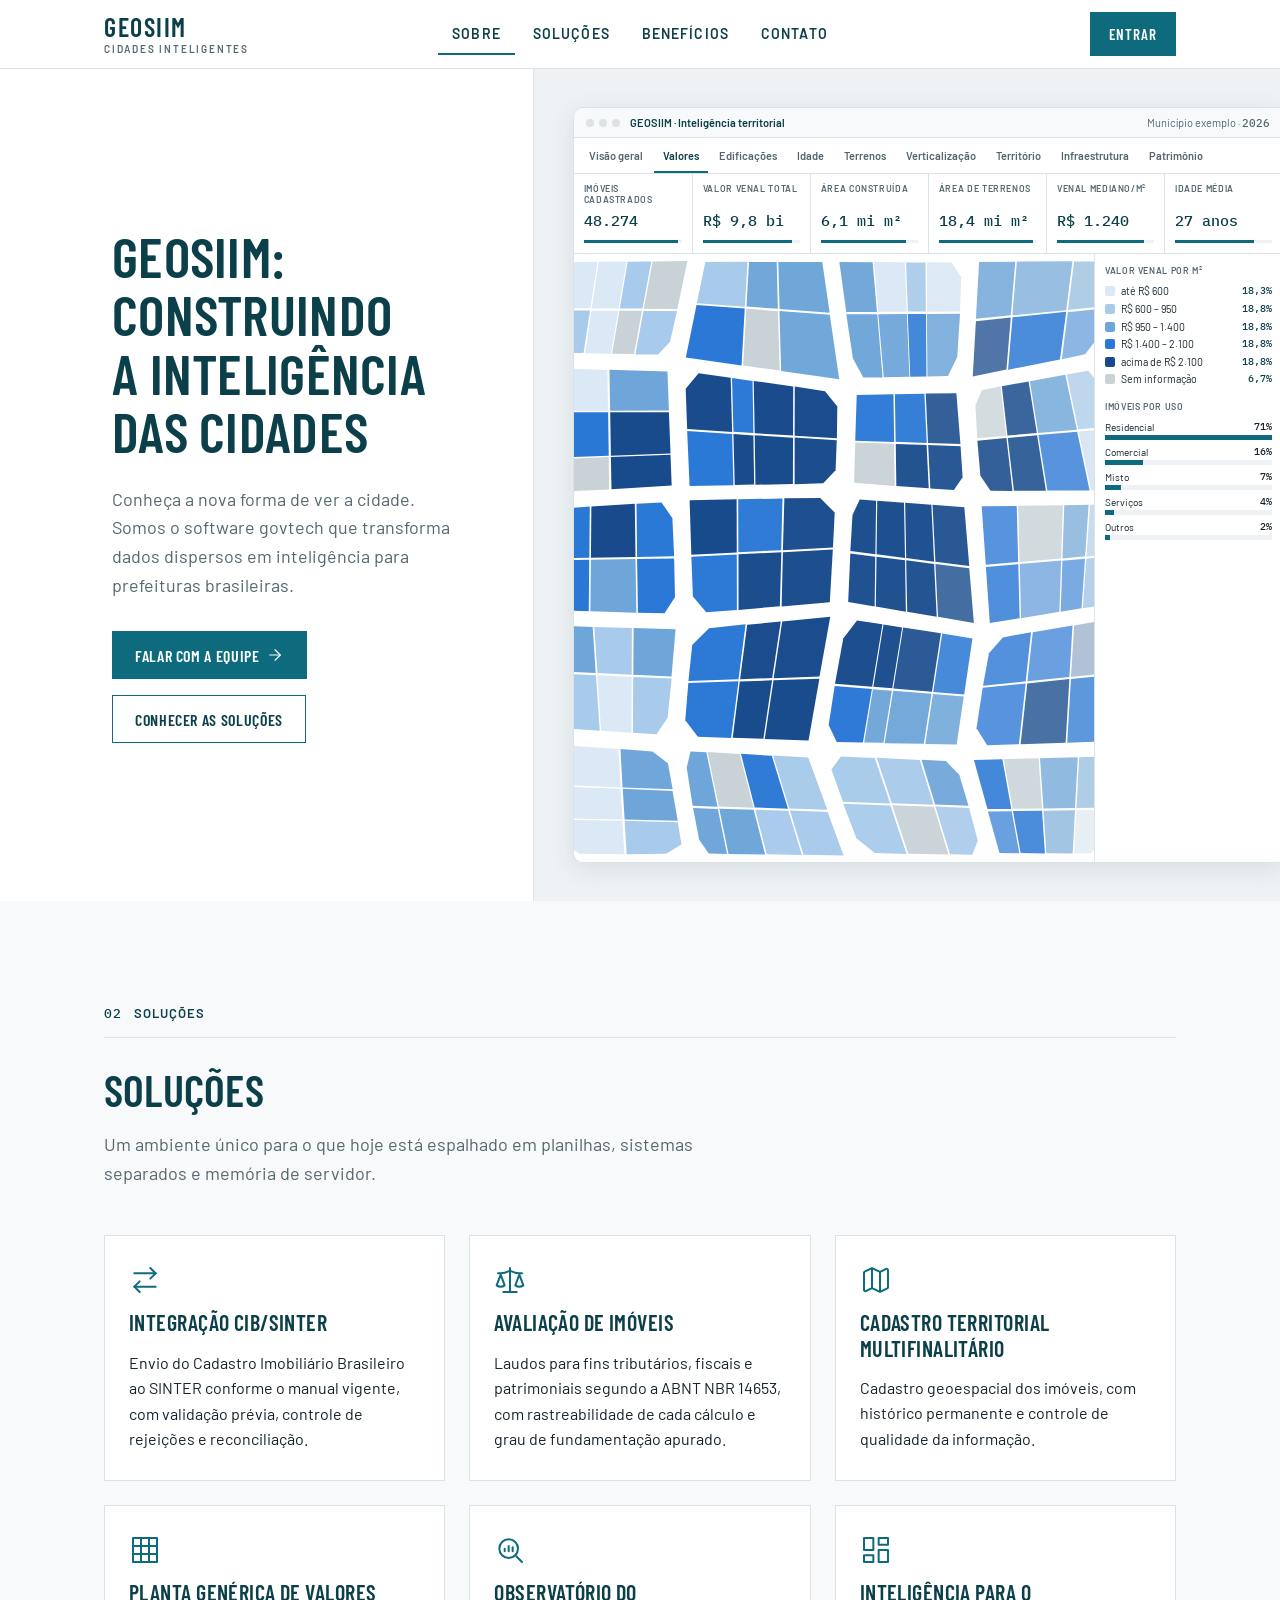
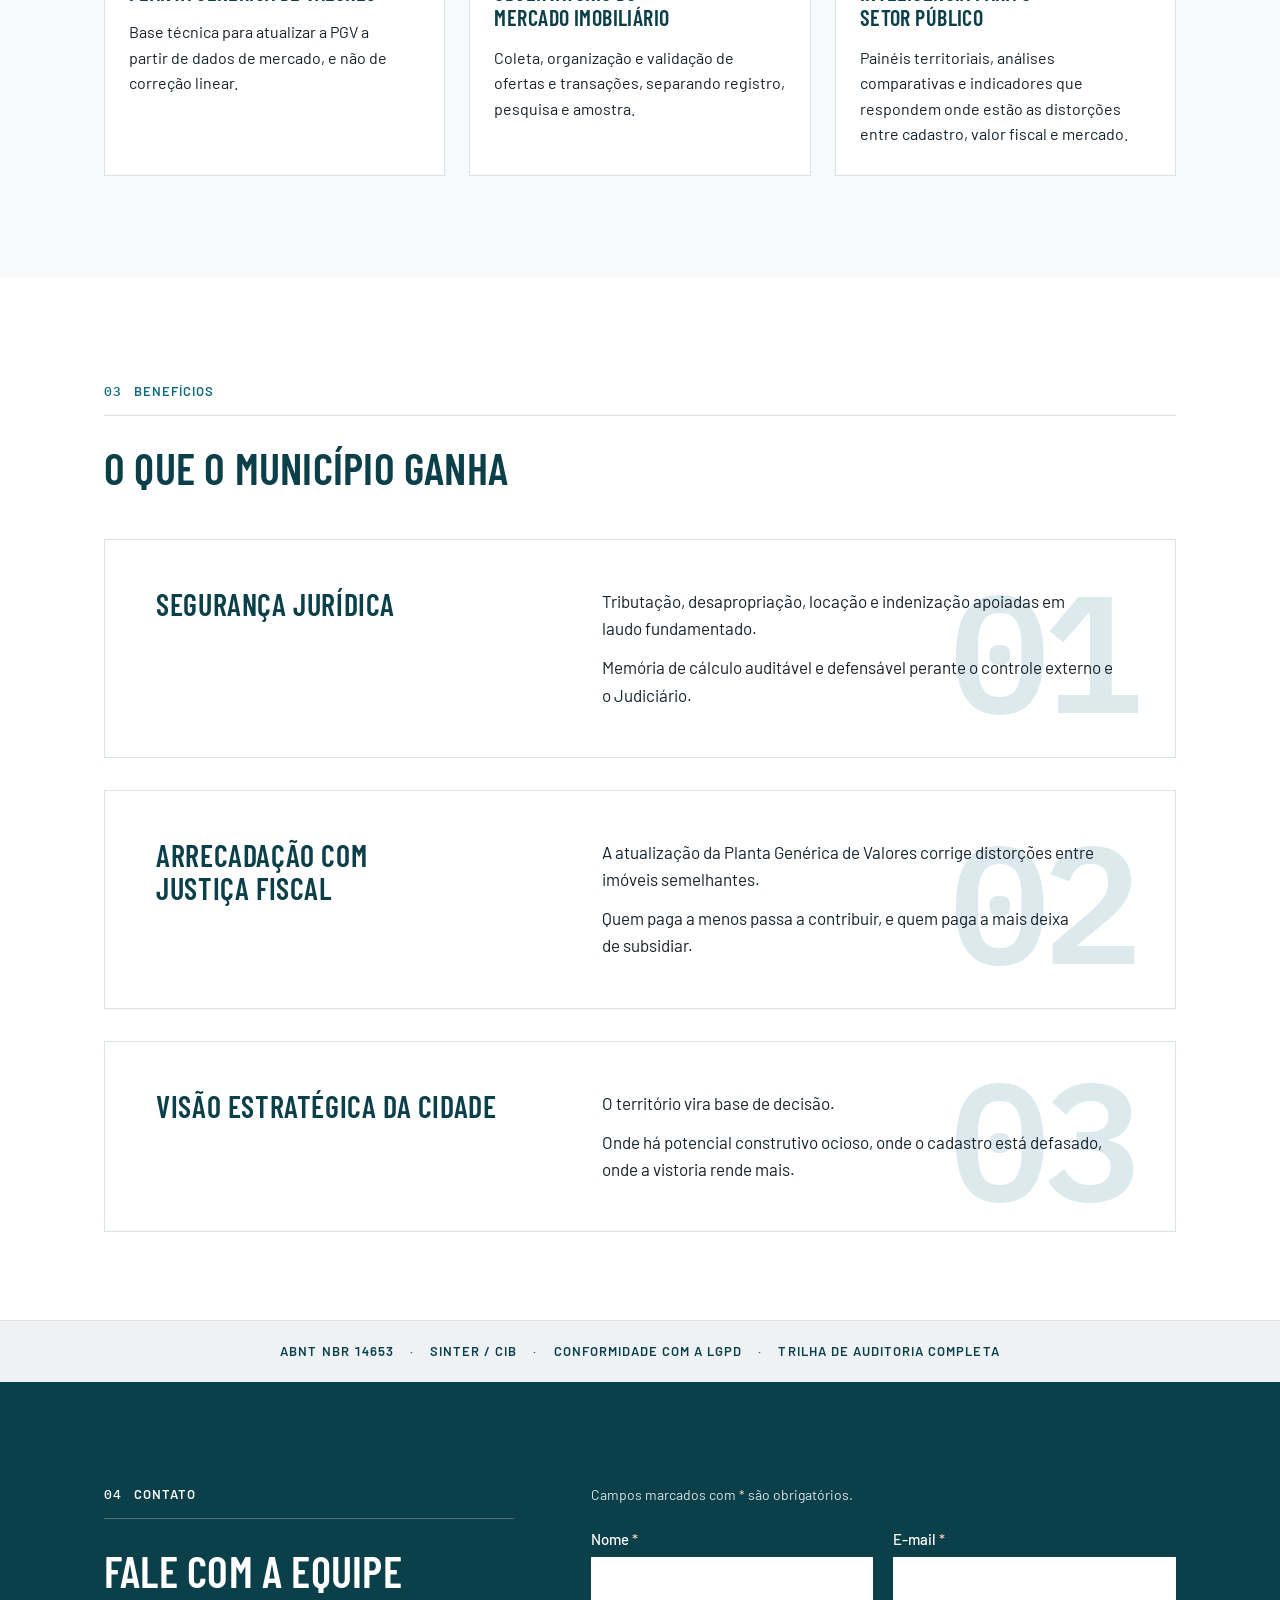
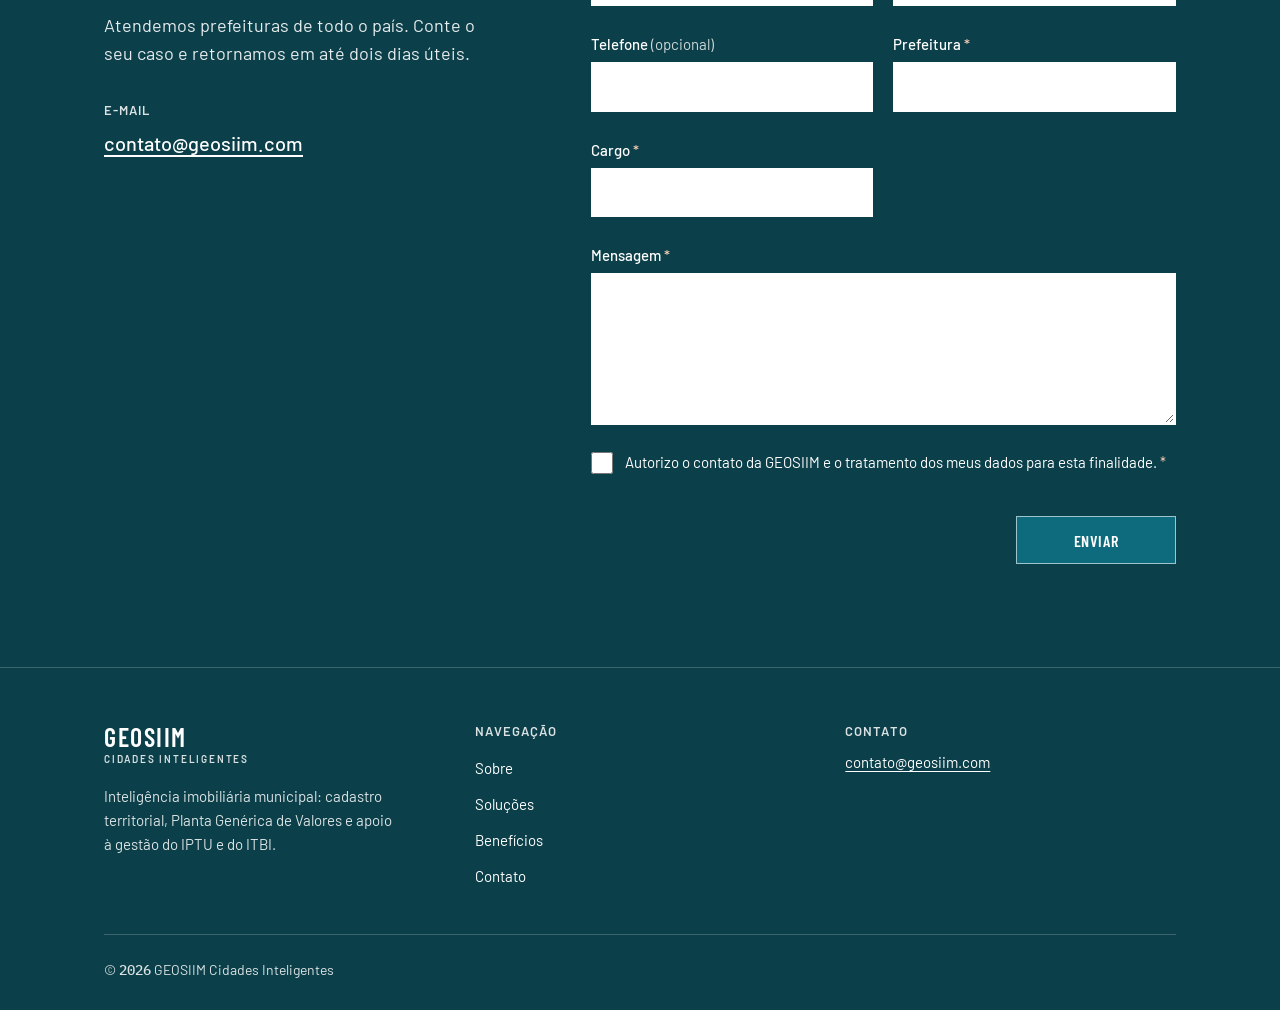
==== commit bcd20215: "Retira links de Política de Privacidade e Termos de Uso Os documentos ainda não existem. README: DNS" ====
--- a/index.html
+++ b/index.html
@@ -281,7 +281,6 @@
               <div style="display:flex;flex-wrap:wrap;gap:6px 12px;align-items:flex-start">
                 <input id="f-consent" name="consentimento" type="checkbox" value="sim" aria-required="true" aria-invalid="false" aria-describedby="err-consentimento" style="width:22px;height:22px;margin:1px 0 0;flex:none;accent-color:#0E6B7D;cursor:pointer">
                 <label for="f-consent" style="flex:1 1 240px;font-size:15px;line-height:1.5;color:#FFFFFF;cursor:pointer">Autorizo o contato da GEOSIIM e o tratamento dos meus dados para esta finalidade. <span aria-hidden="true" style="color:#FFD0BC">*</span></label>
-                <a class="hv3" href="#" style="font-size:15px;line-height:1.5;color:#FFFFFF;white-space:nowrap">Política de Privacidade</a>
               </div>
               <p id="err-consentimento" style="margin:0 0 0 34px;font-size:14px;line-height:1.4;color:#FFD0BC"></p>
             </div>
@@ -333,10 +332,6 @@
     </div>
     <div style="display:flex;flex-wrap:wrap;justify-content:space-between;gap:12px 24px;padding-top:24px;border-top:1px solid rgba(255,255,255,.2);font-size:14px;color:rgba(255,255,255,.85)">
       <p style="margin:0;white-space:nowrap">© <span style="font-family:'IBM Plex Mono',ui-monospace,monospace;font-variant-numeric:tabular-nums">2026</span> GEOSIIM Cidades Inteligentes</p>
-      <ul style="list-style:none;margin:0;padding:0;display:flex;flex-wrap:wrap;gap:4px 24px">
-        <li style="white-space:nowrap"><a class="hv6" href="#" style="color:#FFFFFF">Política de Privacidade</a></li>
-        <li style="white-space:nowrap"><a class="hv6" href="#" style="color:#FFFFFF">Termos de Uso</a></li>
-      </ul>
     </div>
   </div>
 </footer>
